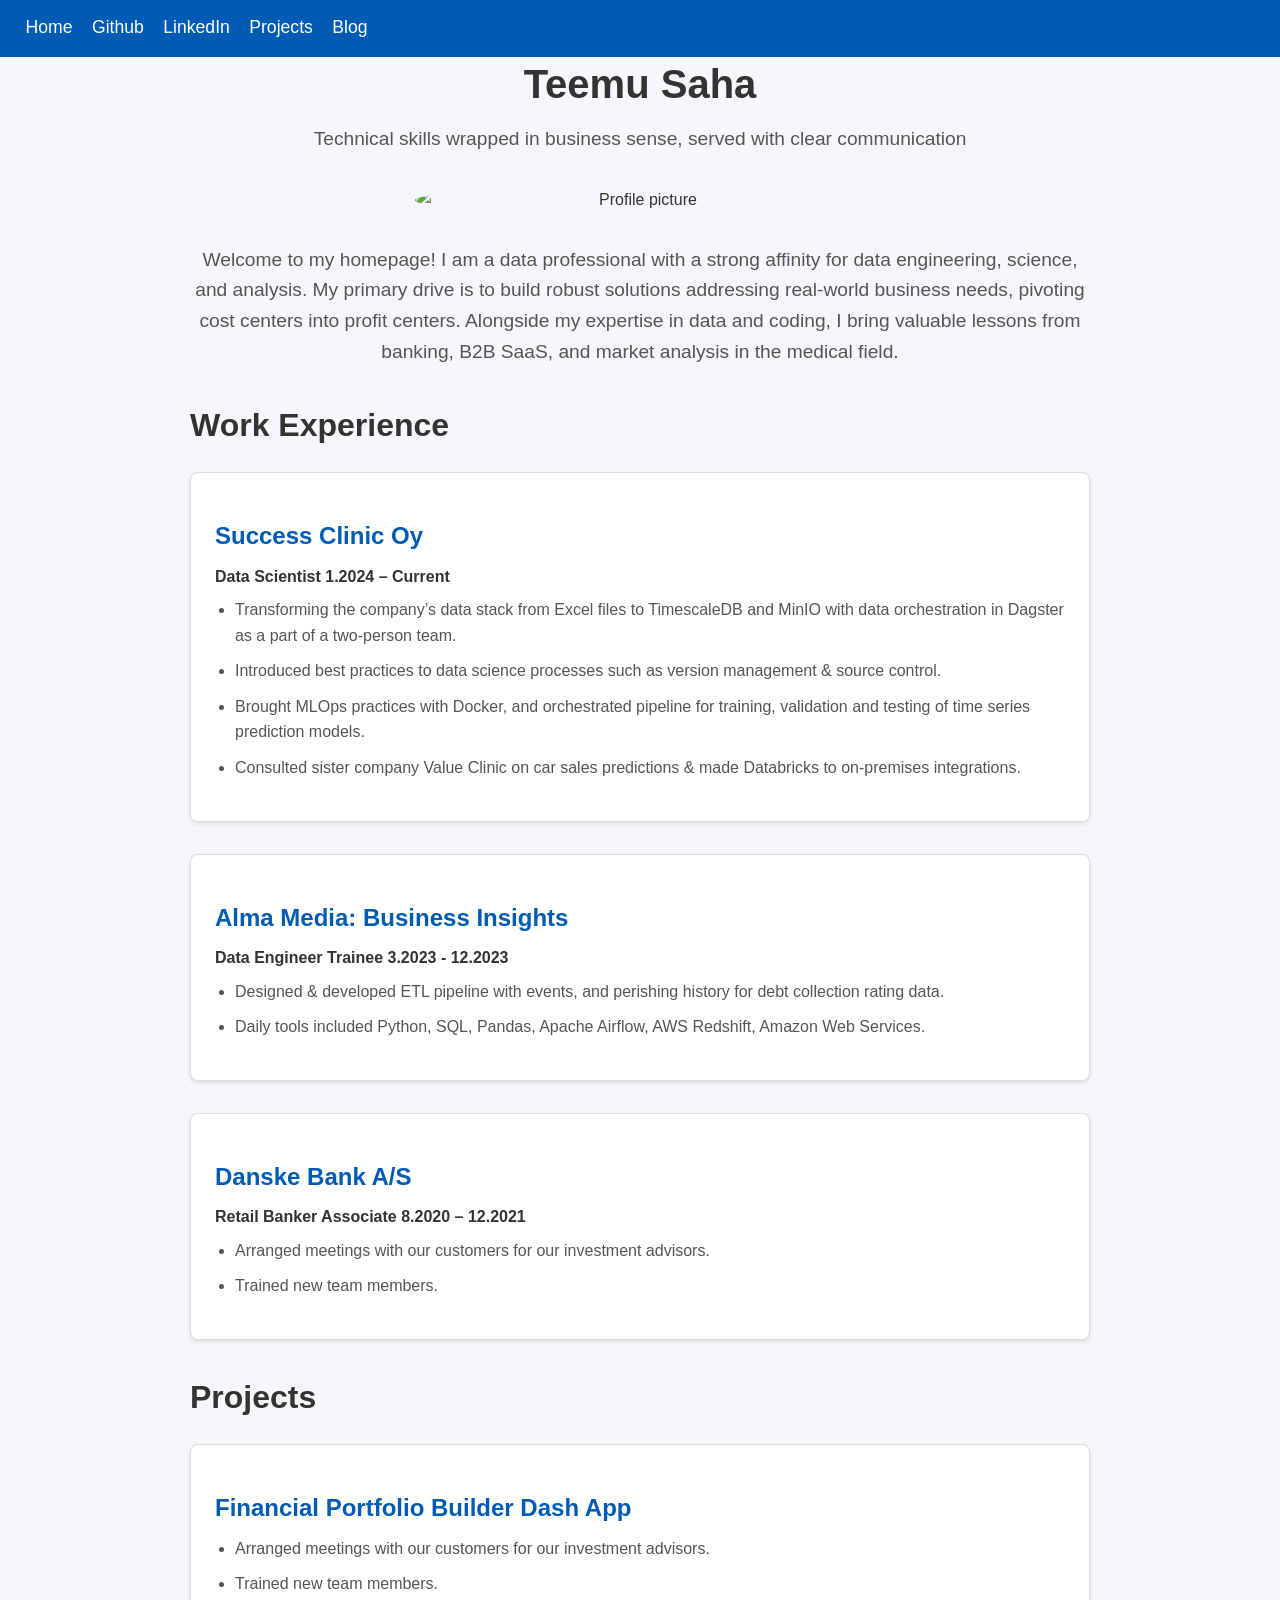
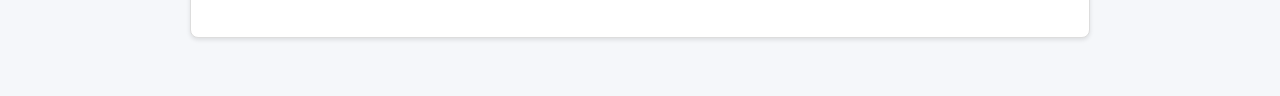
==== index.html @ 6ec7fc50 "feat: separate blog page" ====
<!DOCTYPE html>
<html lang="en">

<head>
    <meta charset="UTF-8">
    <title>Home</title>
    <link rel="stylesheet" href="styles.css" media="screen" type="text/css">
</head>

<body>
<div class="topnav">
    <a href="#">Home</a>
    <a href="https://github.com/Tepes99">Github</a>
    <a href="https://www.linkedin.com/in/teemu-saha-18090b19b/">LinkedIn</a>
    <a href="#projects">Projects</a>
    <a href="pages/blog.html">Blog</a>
</div>
<div class="main_container">
    <div class="greeting">
        <h1 >Teemu Saha</h1>
        <p>Technical skills
            wrapped in business
            sense, served with
            clear communication</p>
        <img class="profile_picture" src="me.jpeg" alt="Profile picture">

        <p> Welcome to my homepage! I am a data professional with a strong affinity
            for data engineering, science,
            and analysis. My primary drive is to build robust solutions addressing
            real-world business needs, pivoting cost centers into profit centers.
            Alongside my expertise in data and coding, I bring valuable lessons
            from banking, B2B SaaS, and market analysis in the medical field.</p>
    </div>
    <div>
        <h1 class="section_heading">Work Experience</h1>
    </div>
    <div class="post_box">
        <h2>Success Clinic Oy</h2>
        <h4>Data Scientist 1.2024 – Current</h4>
        <ul>
            <li>Transforming the company’s data stack from Excel files to TimescaleDB
                and MinIO with data orchestration in Dagster as a part of a two-person team.</li>
            <li>Introduced best practices to data science processes such as version
                management & source control.</li>
            <li>Brought MLOps practices with Docker, and orchestrated pipeline for training, validation
                and testing of time series prediction models.</li>
            <li>Consulted sister company Value Clinic on car sales predictions & made Databricks
                to on-premises integrations.</li>
        </ul>
    </div>
    <div class="post_box">
        <h2>Alma Media: Business Insights</h2>
        <h4>Data Engineer Trainee 3.2023 - 12.2023</h4>
        <ul>
            <li>Designed & developed ETL pipeline with events, and perishing history for debt collection rating data.</li>
            <li>Daily tools included Python, SQL, Pandas, Apache Airflow, AWS Redshift, Amazon Web Services.</li>
        </ul>

    </div>
    <div class="post_box">
        <h2>Danske Bank A/S</h2>
        <h4>Retail Banker Associate 8.2020 – 12.2021</h4>
        <ul>
            <li>Arranged meetings with our customers for our investment advisors.</li>
            <li>Trained new team members.</li>
        </ul>
    </div>
    <div>
        <h1 id="projects" class="section_heading">Projects</h1>
    </div>
    <div class="post_box">
        <h2>Financial Portfolio Builder Dash App</h2>
        <ul>
            <li>Arranged meetings with our customers for our investment advisors.</li>
            <li>Trained new team members.</li>
        </ul>
    </div>
</div>

</body>
</html>
---- styles.css ----
html, body {
    scroll-behavior: smooth;
}
body {
    margin: 0;
    background-color: #f5f7fa;
    font-family: 'Ubuntu', Helvetica, Arial, sans-serif;
    color: #333333;
    line-height: 1.6;
}

.topnav {
    position: fixed;
    z-index: 1000;
    width: 100%;
    text-align: left;
    padding: 1% 2%;
    background-color: #005bb5; /* alternative 008cff*/
    border-bottom: solid #005bb5;
}

.topnav a {
    color: white;
    text-decoration: none;
    font-size: 1.1rem;
    margin-right: 15px;
    transition: color 0.3s ease;
}

.topnav a:hover {
    color: #002d77;
}

.main_container {
    padding: 2%;
    max-width: 900px;
    margin: 0 auto;
}

.greeting {
    text-align: center;
    margin-bottom: 2rem;
}

.greeting h1 {
    font-size: 2.5rem;
    color: #333333;
    margin-bottom: 0.5rem;
}

.greeting p {
    font-size: 1.2rem;
    color: #555555;
    margin: 0;
}
.profile_picture {
    display: block;
    margin-left: auto;
    margin-right: auto;
    margin-bottom: 2rem;
    margin-top: 2rem;
    border: 0 solid;
    border-radius: 50%;
    border-color: #008cff;
    max-width: 50%;
}
.section_heading {
    color: #333333;
}



.post_box {
    background-color: #ffffff;
    border: 1px solid #dddddd;
    border-radius: 8px;
    box-shadow: 0 2px 4px rgba(0, 0, 0, 0.1);
    padding: 1.5rem;
    margin-bottom: 2rem;
    transition: transform 0.3s ease, box-shadow 0.3s ease;
}

.post_box:hover {
    transform: translateY(-5px);
    box-shadow: 0 4px 8px rgba(0, 0, 0, 0.2);
}

.post_box h2 {
    margin-bottom: 0.5rem;
    font-size: 1.5rem;
    color: #005bb5;
}
.post_box h4 {
    margin-top: 0;
    margin-bottom: 0.5rem;
    font-size: 1rem;
    color: #333333;
}

.post_box p {
    margin-top: 0;
    position: relative;
    padding-left: 20px;
    font-size: 1rem;
    color: #555555;
}
ul {
    list-style-type: disc;
    padding-left: 20px;
    margin-top: 0;
}

ul li {
    margin-bottom: 10px;
    font-size: 1rem;
    color: #555555;
}
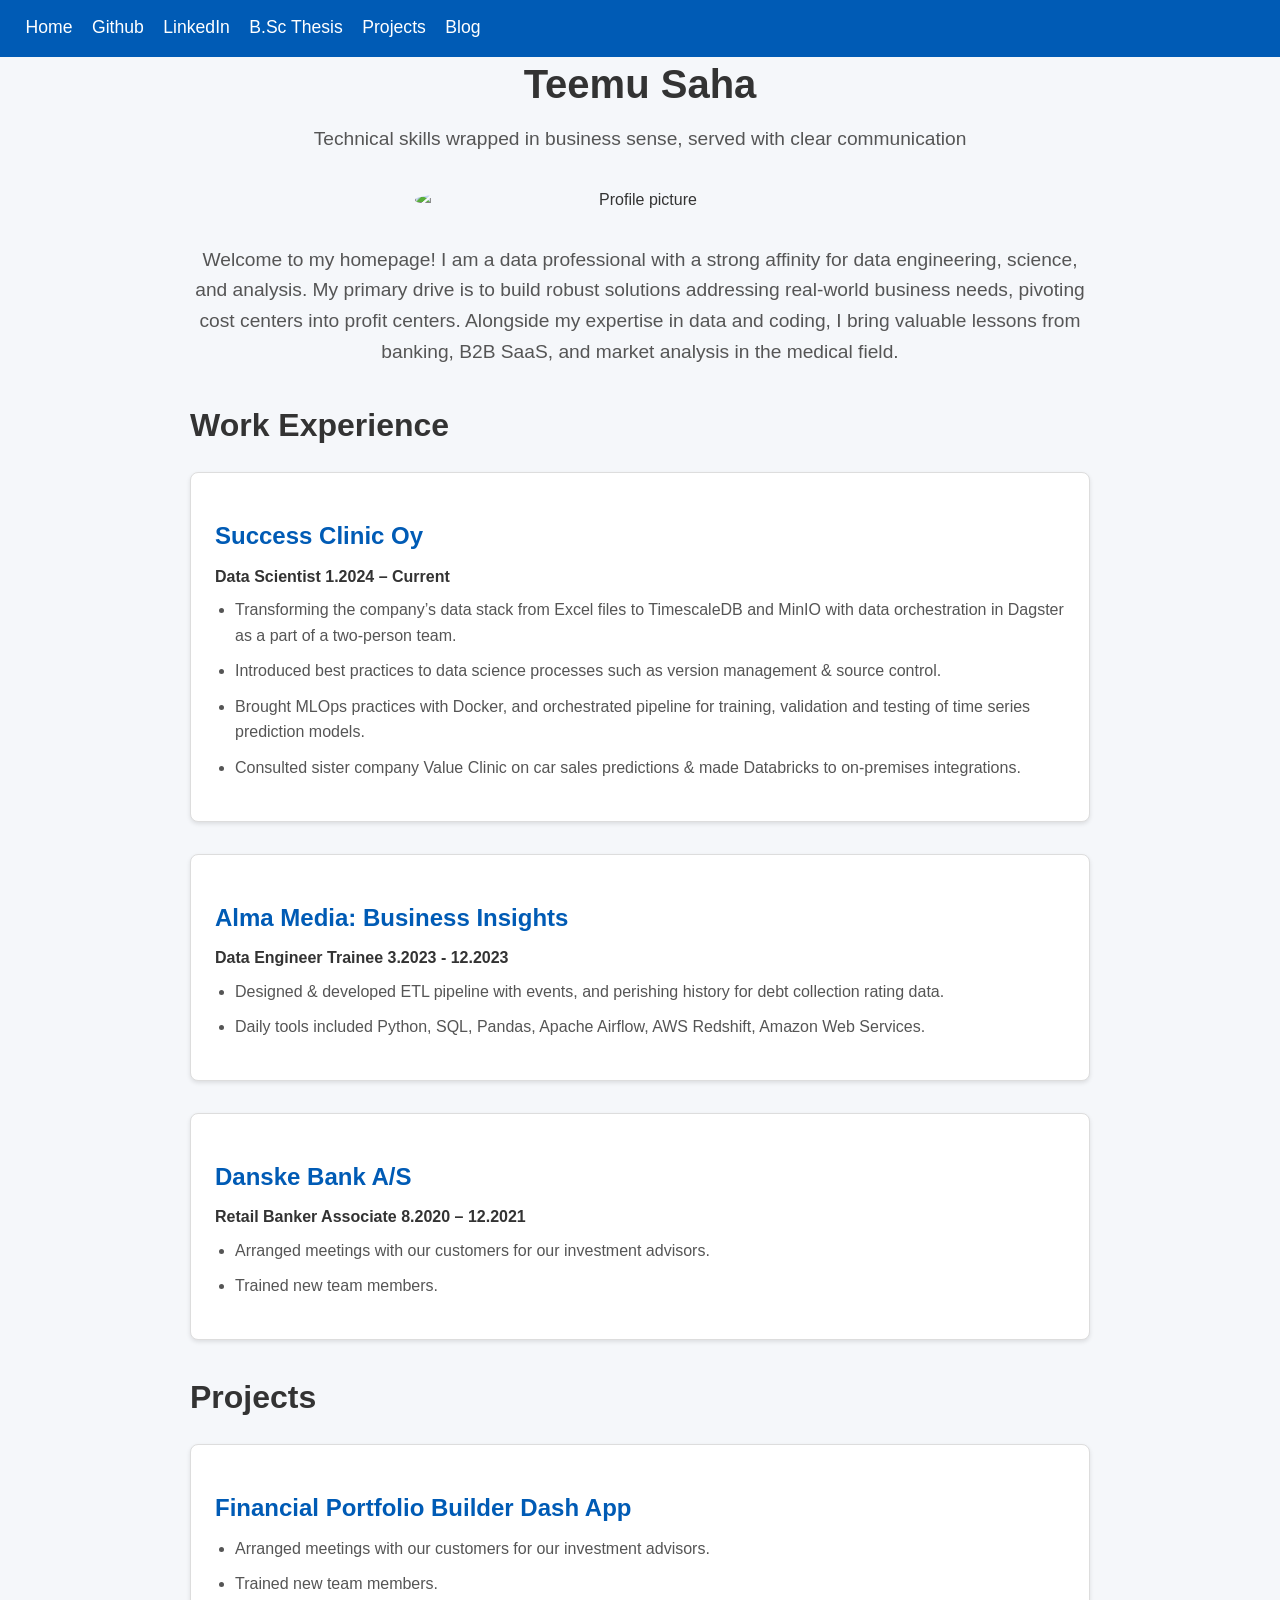
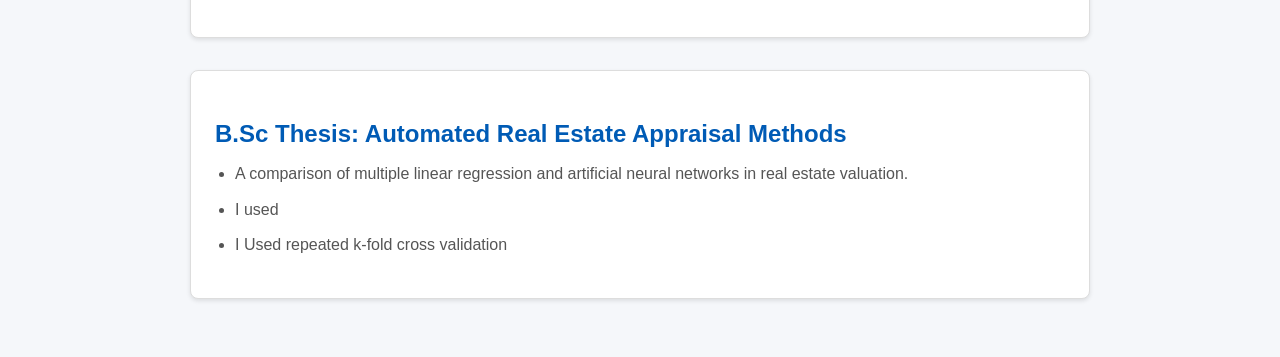
==== commit dc850eb3: "feat: add thesis" ====
--- a/index.html
+++ b/index.html
@@ -12,6 +12,7 @@
     <a href="#">Home</a>
     <a href="https://github.com/Tepes99">Github</a>
     <a href="https://www.linkedin.com/in/teemu-saha-18090b19b/">LinkedIn</a>
+    <a href="https://aaltodoc.aalto.fi/server/api/core/bitstreams/16fe675d-0aed-4d77-bbf1-a6d042209113/content">B.Sc Thesis</a>
     <a href="#projects">Projects</a>
     <a href="pages/blog.html">Blog</a>
 </div>
@@ -75,6 +76,15 @@
             <li>Trained new team members.</li>
         </ul>
     </div>
+    <div class="post_box">
+        <h2>B.Sc Thesis: Automated Real Estate Appraisal Methods</h2>
+        <ul>
+            <li>A comparison of multiple linear regression and artificial neural networks in
+                real estate valuation.</li>
+            <li>I used</li>
+            <li>I Used repeated k-fold cross validation</li>
+        </ul>
+    </div>
 </div>
 
 </body>
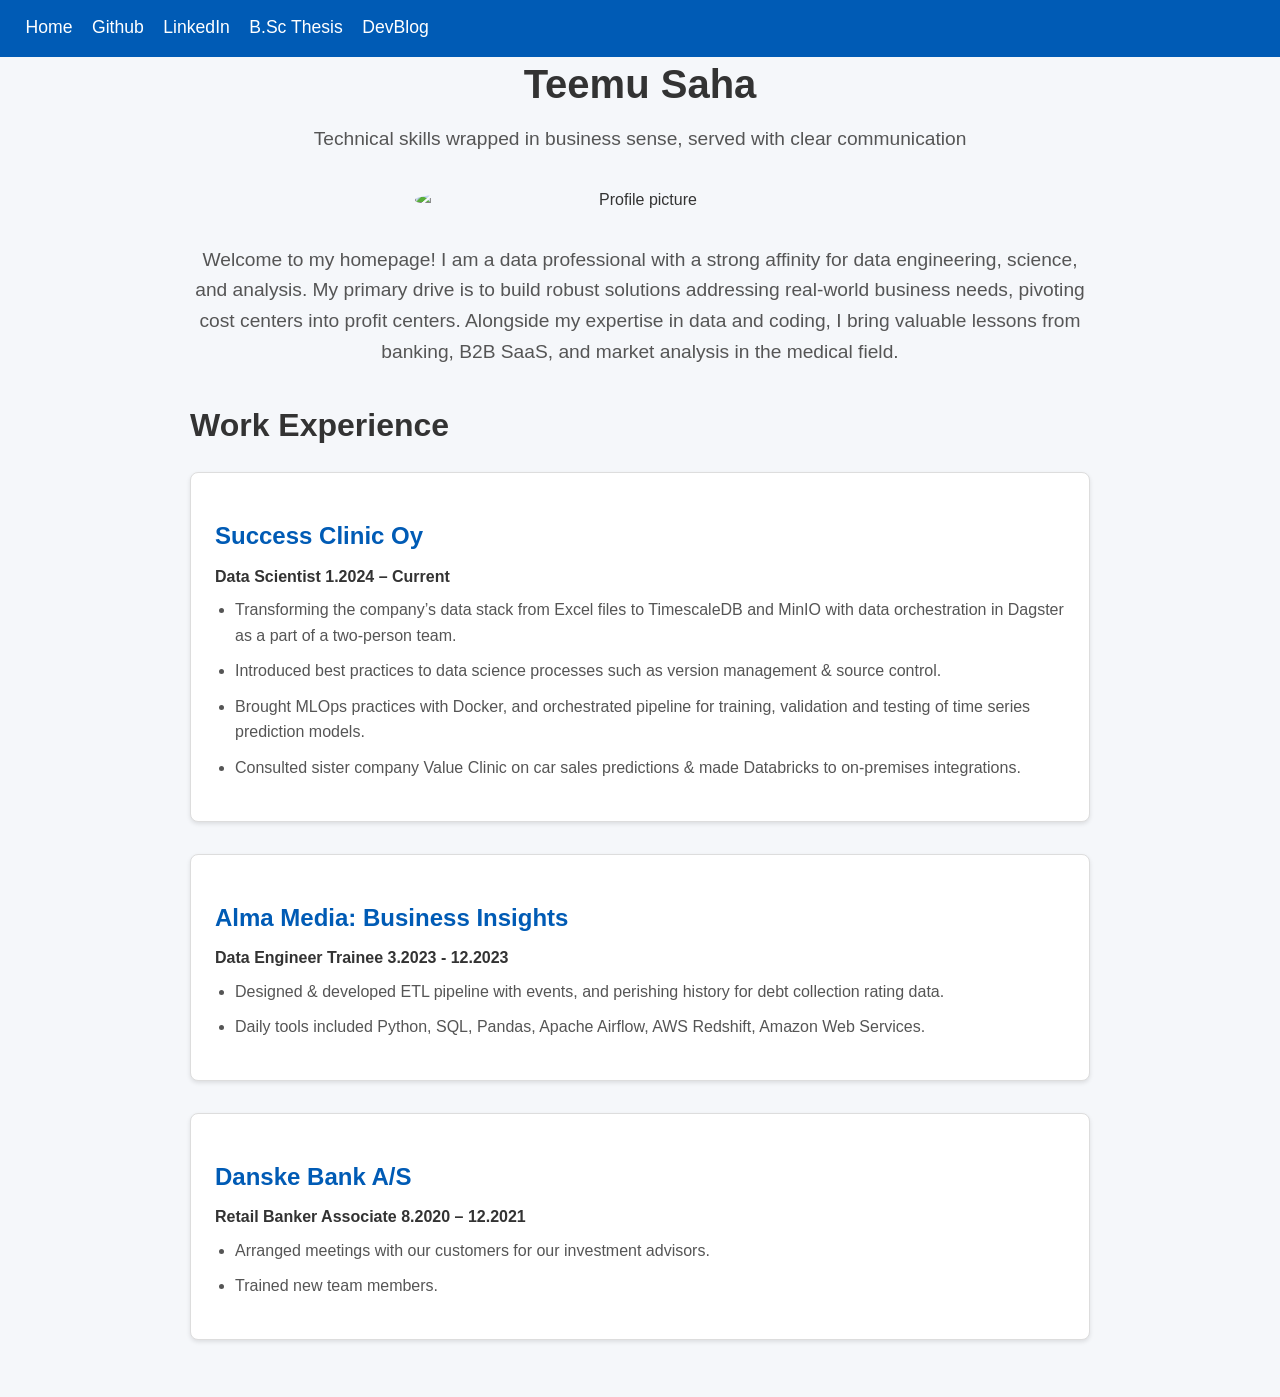
==== commit bca50d84: "feat: publish 0.0.1" ====
--- a/index.html
+++ b/index.html
@@ -13,8 +13,7 @@
     <a href="https://github.com/Tepes99">Github</a>
     <a href="https://www.linkedin.com/in/teemu-saha-18090b19b/">LinkedIn</a>
     <a href="https://aaltodoc.aalto.fi/server/api/core/bitstreams/16fe675d-0aed-4d77-bbf1-a6d042209113/content">B.Sc Thesis</a>
-    <a href="#projects">Projects</a>
-    <a href="pages/blog.html">Blog</a>
+    <a href="pages/blog.html">DevBlog</a>
 </div>
 <div class="main_container">
     <div class="greeting">
@@ -66,26 +65,6 @@
             <li>Trained new team members.</li>
         </ul>
     </div>
-    <div>
-        <h1 id="projects" class="section_heading">Projects</h1>
-    </div>
-    <div class="post_box">
-        <h2>Financial Portfolio Builder Dash App</h2>
-        <ul>
-            <li>Arranged meetings with our customers for our investment advisors.</li>
-            <li>Trained new team members.</li>
-        </ul>
-    </div>
-    <div class="post_box">
-        <h2>B.Sc Thesis: Automated Real Estate Appraisal Methods</h2>
-        <ul>
-            <li>A comparison of multiple linear regression and artificial neural networks in
-                real estate valuation.</li>
-            <li>I used</li>
-            <li>I Used repeated k-fold cross validation</li>
-        </ul>
-    </div>
 </div>
-
 </body>
 </html>
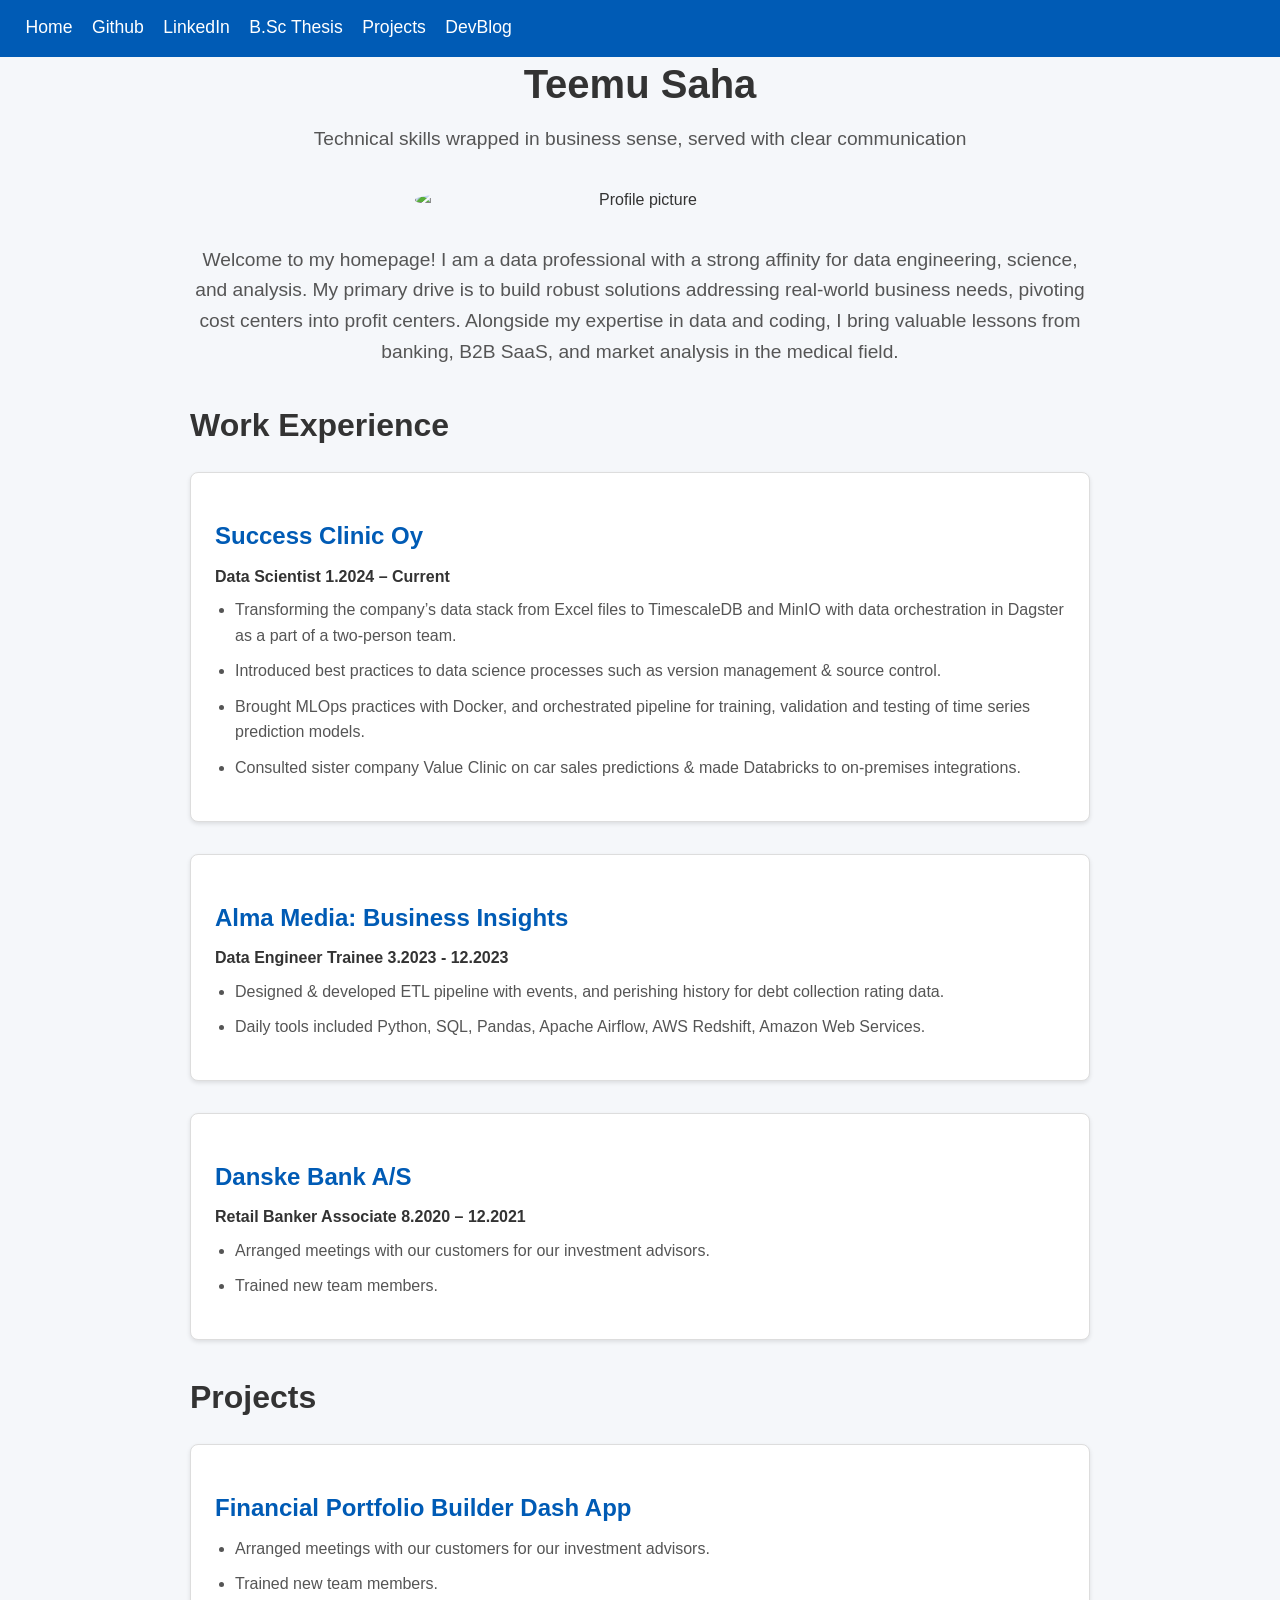
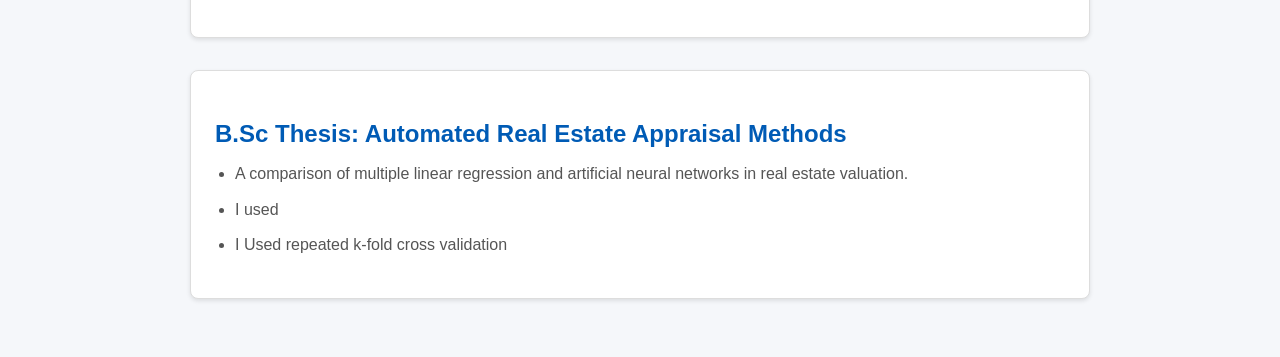
==== commit b7732173: "fix: align with prod state" ====
--- a/index.html
+++ b/index.html
@@ -13,6 +13,7 @@
     <a href="https://github.com/Tepes99">Github</a>
     <a href="https://www.linkedin.com/in/teemu-saha-18090b19b/">LinkedIn</a>
     <a href="https://aaltodoc.aalto.fi/server/api/core/bitstreams/16fe675d-0aed-4d77-bbf1-a6d042209113/content">B.Sc Thesis</a>
+    <a href="#projects">Projects</a>
     <a href="pages/blog.html">DevBlog</a>
 </div>
 <div class="main_container">
@@ -65,6 +66,26 @@
             <li>Trained new team members.</li>
         </ul>
     </div>
+    <div>
+        <h1 id="projects" class="section_heading">Projects</h1>
+    </div>
+    <div class="post_box">
+        <h2>Financial Portfolio Builder Dash App</h2>
+        <ul>
+            <li>Arranged meetings with our customers for our investment advisors.</li>
+            <li>Trained new team members.</li>
+        </ul>
+    </div>
+    <div class="post_box">
+        <h2>B.Sc Thesis: Automated Real Estate Appraisal Methods</h2>
+        <ul>
+            <li>A comparison of multiple linear regression and artificial neural networks in
+                real estate valuation.</li>
+            <li>I used</li>
+            <li>I Used repeated k-fold cross validation</li>
+        </ul>
+    </div>
 </div>
+
 </body>
 </html>
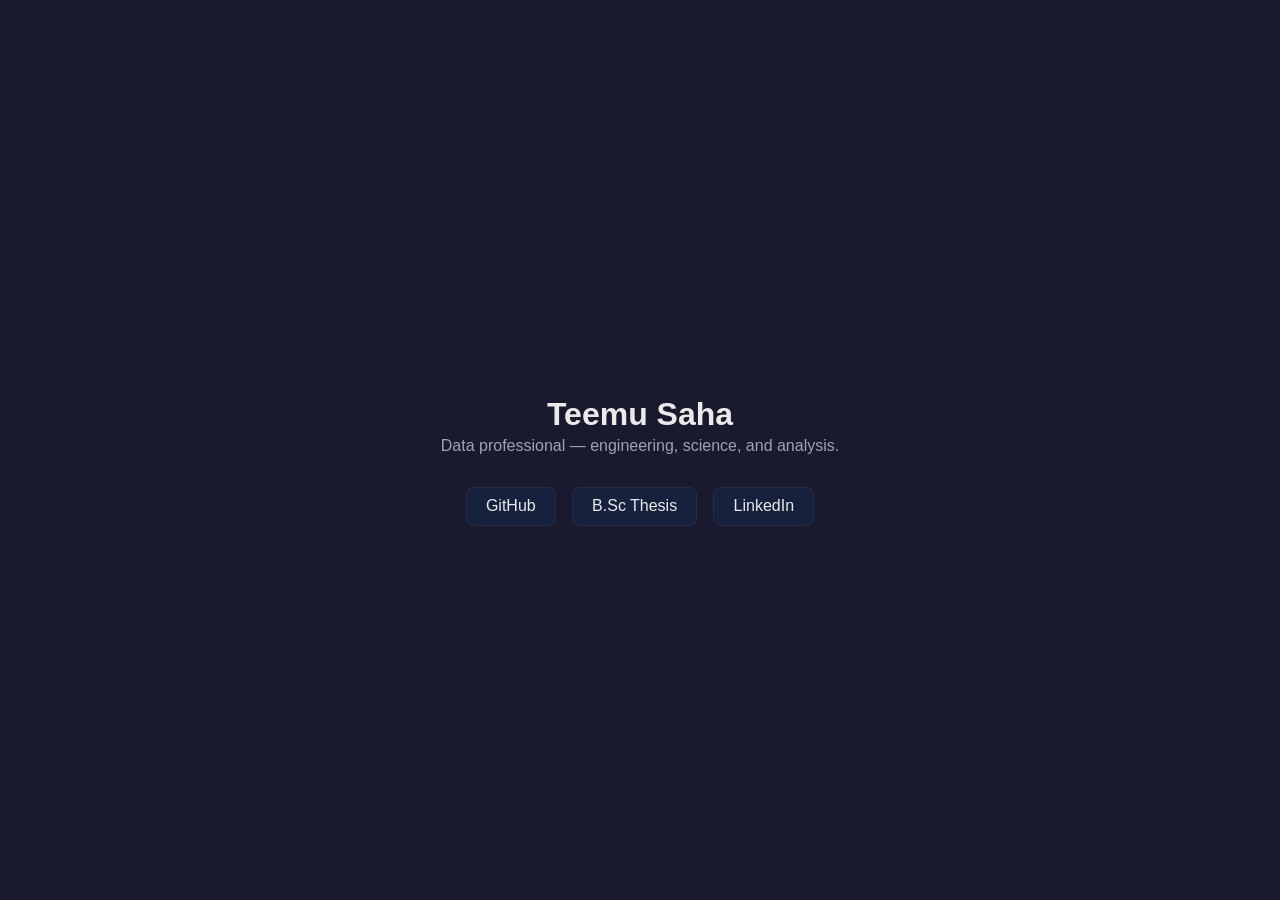
==== commit ae6909f9: "Strip project down to minimal index with external links Remove styles.css, me.jpeg, pages/, error.ht" ====
--- a/index.html
+++ b/index.html
@@ -3,89 +3,61 @@
 
 <head>
     <meta charset="UTF-8">
-    <title>Home</title>
-    <link rel="stylesheet" href="styles.css" media="screen" type="text/css">
+    <meta name="viewport" content="width=device-width, initial-scale=1.0">
+    <title>Teemu Saha</title>
+    <style>
+        body {
+            font-family: -apple-system, BlinkMacSystemFont, "Segoe UI", Roboto, sans-serif;
+            display: flex;
+            justify-content: center;
+            align-items: center;
+            min-height: 100vh;
+            margin: 0;
+            background: #1a1a2e;
+            color: #eaeaea;
+        }
+        .container {
+            text-align: center;
+        }
+        h1 {
+            margin-bottom: 0.25rem;
+        }
+        p {
+            margin-top: 0;
+            color: #a0a0b8;
+        }
+        .links {
+            margin-top: 2rem;
+            display: flex;
+            gap: 1rem;
+            justify-content: center;
+        }
+        .links a {
+            display: inline-block;
+            padding: 0.6rem 1.2rem;
+            border-radius: 8px;
+            background: #16213e;
+            color: #eaeaea;
+            text-decoration: none;
+            border: 1px solid #2a2a4a;
+            transition: background 0.2s, transform 0.2s;
+        }
+        .links a:hover {
+            background: #0f3460;
+            transform: translateY(-2px);
+        }
+    </style>
 </head>
 
 <body>
-<div class="topnav">
-    <a href="#">Home</a>
-    <a href="https://github.com/Tepes99">Github</a>
-    <a href="https://www.linkedin.com/in/teemu-saha-18090b19b/">LinkedIn</a>
-    <a href="https://aaltodoc.aalto.fi/server/api/core/bitstreams/16fe675d-0aed-4d77-bbf1-a6d042209113/content">B.Sc Thesis</a>
-    <a href="#projects">Projects</a>
-    <a href="pages/blog.html">DevBlog</a>
-</div>
-<div class="main_container">
-    <div class="greeting">
-        <h1 >Teemu Saha</h1>
-        <p>Technical skills
-            wrapped in business
-            sense, served with
-            clear communication</p>
-        <img class="profile_picture" src="me.jpeg" alt="Profile picture">
-
-        <p> Welcome to my homepage! I am a data professional with a strong affinity
-            for data engineering, science,
-            and analysis. My primary drive is to build robust solutions addressing
-            real-world business needs, pivoting cost centers into profit centers.
-            Alongside my expertise in data and coding, I bring valuable lessons
-            from banking, B2B SaaS, and market analysis in the medical field.</p>
-    </div>
-    <div>
-        <h1 class="section_heading">Work Experience</h1>
-    </div>
-    <div class="post_box">
-        <h2>Success Clinic Oy</h2>
-        <h4>Data Scientist 1.2024 – Current</h4>
-        <ul>
-            <li>Transforming the company’s data stack from Excel files to TimescaleDB
-                and MinIO with data orchestration in Dagster as a part of a two-person team.</li>
-            <li>Introduced best practices to data science processes such as version
-                management & source control.</li>
-            <li>Brought MLOps practices with Docker, and orchestrated pipeline for training, validation
-                and testing of time series prediction models.</li>
-            <li>Consulted sister company Value Clinic on car sales predictions & made Databricks
-                to on-premises integrations.</li>
-        </ul>
-    </div>
-    <div class="post_box">
-        <h2>Alma Media: Business Insights</h2>
-        <h4>Data Engineer Trainee 3.2023 - 12.2023</h4>
-        <ul>
-            <li>Designed & developed ETL pipeline with events, and perishing history for debt collection rating data.</li>
-            <li>Daily tools included Python, SQL, Pandas, Apache Airflow, AWS Redshift, Amazon Web Services.</li>
-        </ul>
-
-    </div>
-    <div class="post_box">
-        <h2>Danske Bank A/S</h2>
-        <h4>Retail Banker Associate 8.2020 – 12.2021</h4>
-        <ul>
-            <li>Arranged meetings with our customers for our investment advisors.</li>
-            <li>Trained new team members.</li>
-        </ul>
-    </div>
-    <div>
-        <h1 id="projects" class="section_heading">Projects</h1>
-    </div>
-    <div class="post_box">
-        <h2>Financial Portfolio Builder Dash App</h2>
-        <ul>
-            <li>Arranged meetings with our customers for our investment advisors.</li>
-            <li>Trained new team members.</li>
-        </ul>
-    </div>
-    <div class="post_box">
-        <h2>B.Sc Thesis: Automated Real Estate Appraisal Methods</h2>
-        <ul>
-            <li>A comparison of multiple linear regression and artificial neural networks in
-                real estate valuation.</li>
-            <li>I used</li>
-            <li>I Used repeated k-fold cross validation</li>
-        </ul>
+<div class="container">
+    <h1>Teemu Saha</h1>
+    <p>Data professional &mdash; engineering, science, and analysis.</p>
+    <div class="links">
+        <a href="https://github.com/Tepes99">GitHub</a>
+        <a href="https://aaltodoc.aalto.fi/server/api/core/bitstreams/16fe675d-0aed-4d77-bbf1-a6d042209113/content">B.Sc Thesis</a>
+        <a href="https://www.linkedin.com/in/teemu-saha-18090b19b/">LinkedIn</a>
     </div>
 </div>
-
 </body>
 </html>
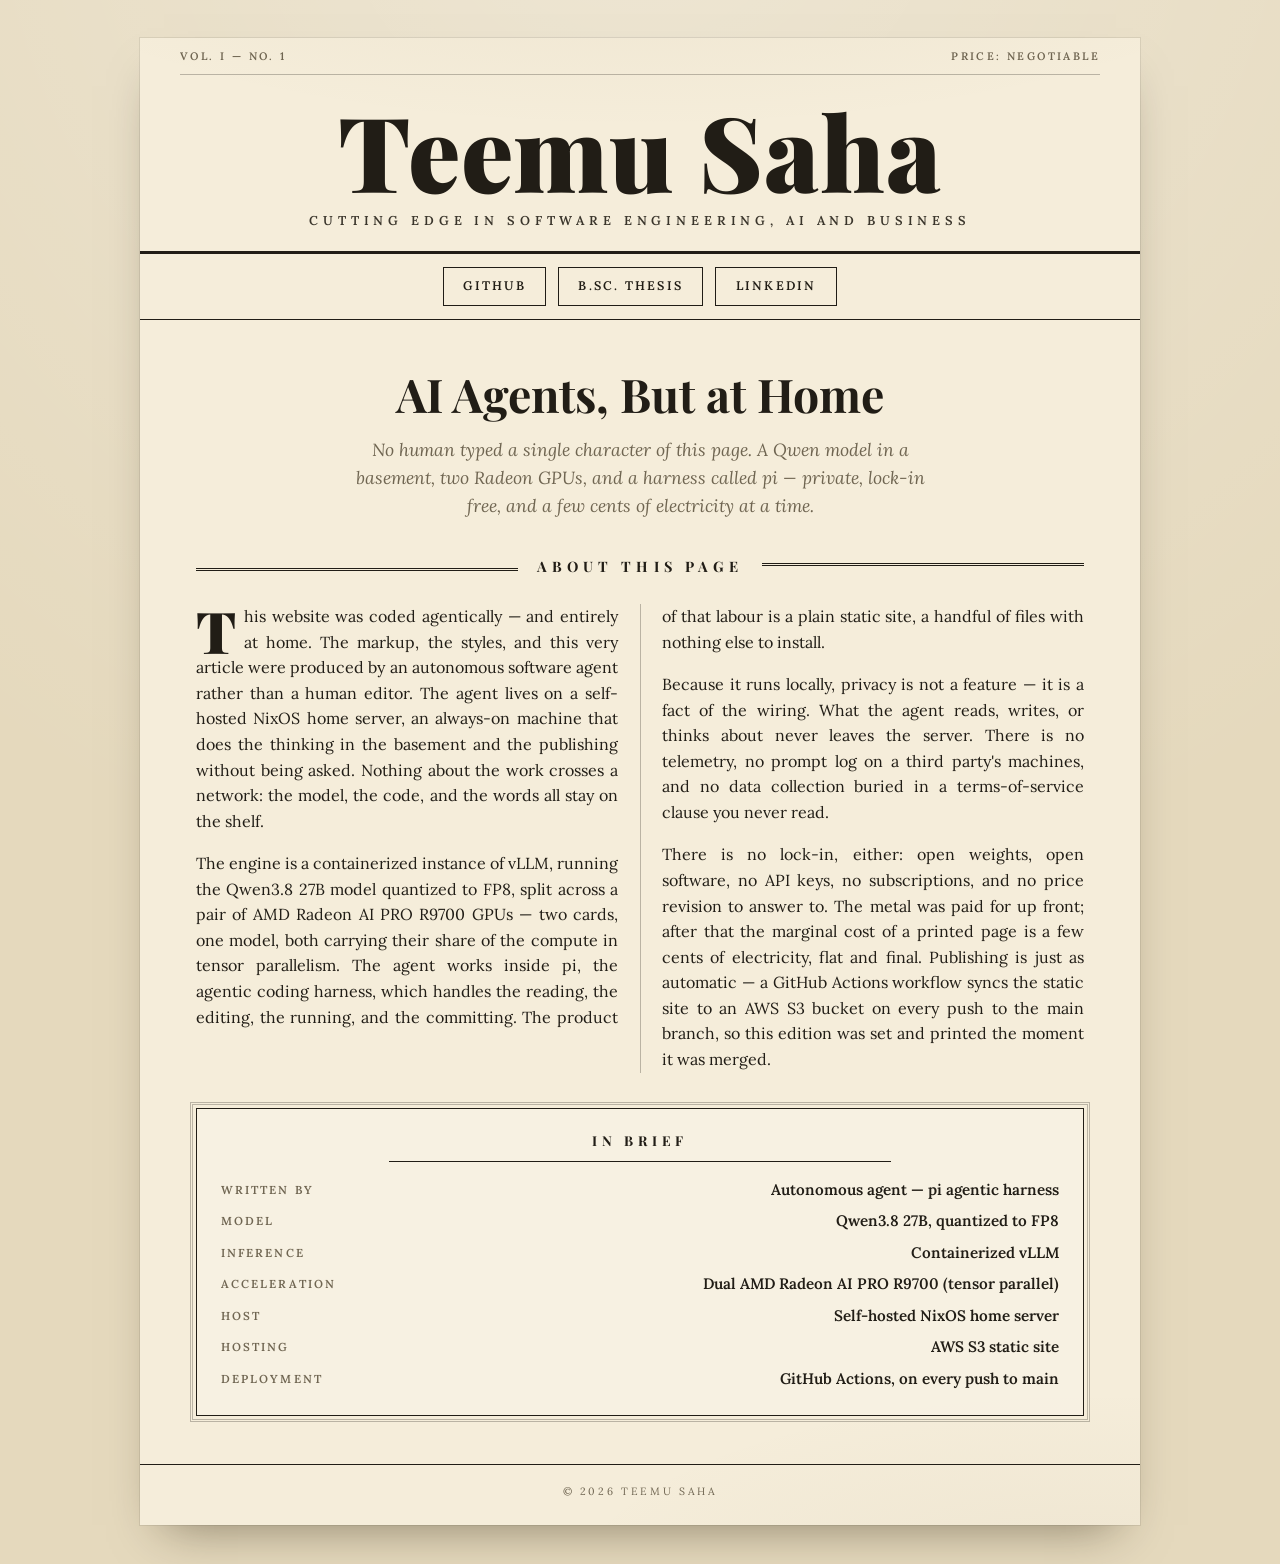
==== commit 462961d6: "Redesign as old-newspaper front page with about section - Newspaper styling: masthead, dateline, two" ====
--- a/index.html
+++ b/index.html
@@ -4,60 +4,405 @@
 <head>
     <meta charset="UTF-8">
     <meta name="viewport" content="width=device-width, initial-scale=1.0">
-    <title>Teemu Saha</title>
+    <meta name="description" content="Teemu Saha — data professional. A static site coded agentically on a self-hosted NixOS server.">
+    <title>Teemu Saha — Data Professional</title>
+    <link rel="preconnect" href="https://fonts.googleapis.com">
+    <link rel="preconnect" href="https://fonts.gstatic.com" crossorigin>
+    <link href="https://fonts.googleapis.com/css2?family=Playfair+Display:ital,wght@0,400;0,700;0,900;1,400&family=Lora:ital,wght@0,400;0,500;0,600;0,700;1,400;1,500&display=swap" rel="stylesheet">
     <style>
+        :root {
+            --paper: #f5edda;
+            --paper-deep: #e5d9bd;
+            --ink: #211d16;
+            --ink-soft: #3a352b;
+            --faded: #6f6551;
+            --rule: rgba(33, 29, 22, 0.28);
+        }
+
+        * {
+            box-sizing: border-box;
+        }
+
+        html {
+            scroll-behavior: smooth;
+        }
+
         body {
-            font-family: -apple-system, BlinkMacSystemFont, "Segoe UI", Roboto, sans-serif;
+            margin: 0;
+            font-family: "Lora", Georgia, "Times New Roman", serif;
+            color: var(--ink);
+            background-color: var(--paper-deep);
+            background-image: radial-gradient(circle at 50% -10%, rgba(255, 255, 255, 0.35), transparent 60%);
+            line-height: 1.6;
+        }
+
+        .page {
+            max-width: 1000px;
+            margin: clamp(0px, 3vw, 2.5rem) auto;
+            min-height: 100vh;
+            background:
+                radial-gradient(1200px 400px at 50% -10%, rgba(120, 90, 40, 0.07), transparent 60%),
+                radial-gradient(900px 350px at 95% 105%, rgba(120, 90, 40, 0.06), transparent 60%),
+                var(--paper);
+            box-shadow: 0 0 0 1px rgba(0, 0, 0, 0.08), 0 24px 48px -24px rgba(40, 30, 10, 0.5);
+        }
+
+        /* ---------- Masthead ---------- */
+        .masthead {
+            padding: 0 clamp(1rem, 4vw, 2.5rem);
+            border-bottom: 3px solid var(--ink);
+        }
+
+        .masthead-top {
             display: flex;
+            justify-content: space-between;
+            gap: 1rem;
+            padding: 0.6rem 0 0.55rem;
+            border-bottom: 1px solid var(--rule);
+            font-size: 0.68rem;
+            font-weight: 600;
+            letter-spacing: 0.22em;
+            text-transform: uppercase;
+            color: var(--faded);
+            white-space: nowrap;
+        }
+
+        .masthead-title {
+            margin: 1.4rem 0 0.2rem;
+            text-align: center;
+            font-family: "Playfair Display", Georgia, serif;
+            font-weight: 900;
+            font-size: clamp(3rem, 11vw, 6.5rem);
+            line-height: 1;
+            letter-spacing: 0.01em;
+        }
+
+        .masthead-sub {
+            margin: 0.6rem 0 1.2rem;
+            text-align: center;
+            font-size: clamp(0.6rem, 1.8vw, 0.8rem);
+            font-weight: 600;
+            letter-spacing: 0.38em;
+            text-transform: uppercase;
+            color: var(--ink-soft);
+        }
+
+        /* ---------- Top navigation ---------- */
+        .topnav {
+            position: sticky;
+            top: 0;
+            z-index: 10;
+            display: flex;
+            flex-wrap: wrap;
             justify-content: center;
+            gap: 0.75rem;
+            padding: 0.8rem clamp(1rem, 4vw, 2rem);
+            background: var(--paper);
+            border-bottom: 1px solid var(--ink);
+        }
+
+        .topnav a {
+            display: inline-block;
+            padding: 0.55rem 1.2rem;
+            border: 1px solid var(--ink);
+            color: var(--ink);
+            text-decoration: none;
+            font-size: 0.78rem;
+            font-weight: 600;
+            letter-spacing: 0.18em;
+            text-transform: uppercase;
+            transition: background 0.15s ease, color 0.15s ease;
+        }
+
+        .topnav a:hover,
+        .topnav a:focus-visible {
+            background: var(--ink);
+            color: var(--paper);
+        }
+
+        /* ---------- Lead ---------- */
+        .lead {
+            text-align: center;
+            padding: clamp(1.8rem, 5vw, 3rem) clamp(1.2rem, 5vw, 3.5rem) clamp(1.4rem, 4vw, 2.2rem);
+        }
+
+        .headline {
+            margin: 0 auto;
+            max-width: 22ch;
+            font-family: "Playfair Display", Georgia, serif;
+            font-weight: 700;
+            font-size: clamp(1.7rem, 5vw, 2.9rem);
+            line-height: 1.15;
+            text-wrap: balance;
+        }
+
+        .deck {
+            margin: 0.9rem auto 0;
+            max-width: 52ch;
+            font-style: italic;
+            font-size: clamp(0.95rem, 2.4vw, 1.1rem);
+            color: var(--faded);
+        }
+
+        /* ---------- About ---------- */
+        .about {
+            padding: 0 clamp(1.2rem, 5vw, 3.5rem) clamp(2rem, 5vw, 3rem);
+        }
+
+        .section-title {
+            display: flex;
             align-items: center;
-            min-height: 100vh;
+            gap: 1.2rem;
+            margin: 0 0 1.6rem;
+            font-family: "Playfair Display", Georgia, serif;
+            font-size: 0.9rem;
+            font-weight: 700;
+            letter-spacing: 0.35em;
+            text-transform: uppercase;
+            white-space: nowrap;
+        }
+
+        .section-title::before,
+        .section-title::after {
+            content: "";
+            flex: 1;
+            border-top: 1px solid var(--ink);
+        }
+
+        .section-title::before {
+            border-bottom: 3px double var(--ink);
+            border-top: none;
+            height: 5px;
+        }
+
+        .section-title::after {
+            border-top: 3px double var(--ink);
+            height: 5px;
+        }
+
+        .columns {
+            columns: 2;
+            column-gap: 2.75rem;
+            column-rule: 1px solid var(--rule);
+        }
+
+        .columns p {
+            margin: 0 0 1.05em;
+            text-align: justify;
+            hyphens: auto;
+            -webkit-hyphens: auto;
+        }
+
+        .columns p:first-of-type::first-letter {
+            float: left;
+            font-family: "Playfair Display", Georgia, serif;
+            font-weight: 900;
+            font-size: 3.6em;
+            line-height: 0.82;
+            padding-right: 0.14em;
+            padding-top: 0.05em;
+        }
+
+        /* ---------- In Brief box ---------- */
+        .brief {
+            margin-top: 2.2rem;
+            padding: 1.3rem 1.5rem 1.5rem;
+            border: 1px solid var(--ink);
+            outline: 3px double var(--rule);
+            outline-offset: 3px;
+            background: rgba(255, 255, 255, 0.22);
+        }
+
+        .brief h3 {
+            margin: 0 0 1rem;
+            text-align: center;
+            font-family: "Playfair Display", Georgia, serif;
+            font-size: 0.85rem;
+            font-weight: 700;
+            letter-spacing: 0.35em;
+            text-transform: uppercase;
+        }
+
+        .brief h3::after {
+            content: "";
+            display: block;
+            width: 60%;
+            margin: 0.6rem auto 0;
+            border-bottom: 1px solid var(--ink);
+        }
+
+        .brief dl {
             margin: 0;
-            background: #1a1a2e;
-            color: #eaeaea;
-        }
-        .container {
+            display: grid;
+            grid-template-columns: 1fr auto;
+            column-gap: 1.25rem;
+            row-gap: 0.45rem;
+        }
+
+        .brief dt {
+            font-size: 0.72rem;
+            font-weight: 600;
+            letter-spacing: 0.18em;
+            text-transform: uppercase;
+            color: var(--faded);
+            align-self: center;
+        }
+
+        .brief dd {
+            margin: 0;
+            text-align: right;
+            font-weight: 600;
+            font-size: 0.95rem;
+        }
+
+        /* ---------- Colophon ---------- */
+        .colophon {
+            padding: 1.1rem clamp(1rem, 4vw, 2rem) 1.6rem;
+            border-top: 1px solid var(--ink);
             text-align: center;
-        }
-        h1 {
-            margin-bottom: 0.25rem;
-        }
-        p {
-            margin-top: 0;
-            color: #a0a0b8;
-        }
-        .links {
-            margin-top: 2rem;
-            display: flex;
-            gap: 1rem;
-            justify-content: center;
-        }
-        .links a {
-            display: inline-block;
-            padding: 0.6rem 1.2rem;
-            border-radius: 8px;
-            background: #16213e;
-            color: #eaeaea;
-            text-decoration: none;
-            border: 1px solid #2a2a4a;
-            transition: background 0.2s, transform 0.2s;
-        }
-        .links a:hover {
-            background: #0f3460;
-            transform: translateY(-2px);
+            font-size: 0.66rem;
+            letter-spacing: 0.25em;
+            text-transform: uppercase;
+            color: var(--faded);
+        }
+
+        /* ---------- Mobile ---------- */
+        @media (max-width: 720px) {
+            .columns {
+                columns: 1;
+            }
+
+            .topnav {
+                gap: 0.5rem;
+                padding: 0.7rem 0.8rem;
+            }
+
+            .topnav a {
+                padding: 0.5rem 0.85rem;
+                font-size: 0.72rem;
+                letter-spacing: 0.12em;
+            }
+        }
+
+        @media (max-width: 480px) {
+            .masthead-top {
+                font-size: 0.6rem;
+                letter-spacing: 0.16em;
+            }
+
+            .masthead-sub {
+                letter-spacing: 0.24em;
+            }
+
+            .topnav {
+                justify-content: space-between;
+            }
+
+            .topnav a {
+                flex: 1 1 auto;
+                text-align: center;
+                padding: 0.5rem 0.4rem;
+                font-size: 0.68rem;
+                letter-spacing: 0.08em;
+            }
+
+            .brief dl {
+                grid-template-columns: 1fr;
+                row-gap: 0.15rem;
+            }
+
+            .brief dd {
+                text-align: left;
+                margin-top: 0.05rem;
+            }
+
+            .colophon {
+                letter-spacing: 0.14em;
+                line-height: 2;
+            }
         }
     </style>
 </head>
 
 <body>
-<div class="container">
-    <h1>Teemu Saha</h1>
-    <p>Data professional &mdash; engineering, science, and analysis.</p>
-    <div class="links">
+<div class="page">
+
+    <header class="masthead">
+        <div class="masthead-top">
+            <span>Vol. I &mdash; No. 1</span>
+            <span>Price: Negotiable</span>
+        </div>
+        <h1 class="masthead-title">Teemu Saha</h1>
+        <p class="masthead-sub">Cutting Edge in Software Engineering, AI and Business</p>
+    </header>
+
+    <nav class="topnav" aria-label="Main navigation">
         <a href="https://github.com/Tepes99">GitHub</a>
-        <a href="https://aaltodoc.aalto.fi/server/api/core/bitstreams/16fe675d-0aed-4d77-bbf1-a6d042209113/content">B.Sc Thesis</a>
+        <a href="https://aaltodoc.aalto.fi/server/api/core/bitstreams/16fe675d-0aed-4d77-bbf1-a6d042209113/content">B.Sc. Thesis</a>
         <a href="https://www.linkedin.com/in/teemu-saha-18090b19b/">LinkedIn</a>
-    </div>
+    </nav>
+
+    <main>
+        <article class="lead">
+            <h2 class="headline">AI Agents, But at Home</h2>
+            <p class="deck">No human typed a single character of this page. A Qwen model in a basement, two
+                Radeon GPUs, and a harness called pi &mdash; private, lock-in free, and a few cents of
+                electricity at a time.</p>
+        </article>
+
+        <section class="about" id="about" aria-labelledby="about-title">
+            <h3 class="section-title" id="about-title">About This Page</h3>
+            <div class="columns">
+                <p>This website was coded agentically &mdash; and entirely at home. The markup, the styles,
+                    and this very article were produced by an autonomous software agent rather than a human
+                    editor. The agent lives on a self-hosted NixOS home server, an always-on machine that does
+                    the thinking in the basement and the publishing without being asked. Nothing about the work
+                    crosses a network: the model, the code, and the words all stay on the shelf.</p>
+                <p>The engine is a containerized instance of vLLM, running the Qwen3.8 27B model quantized to
+                    FP8, split across a pair of AMD Radeon AI PRO R9700 GPUs &mdash; two cards, one model, both
+                    carrying their share of the compute in tensor parallelism. The agent works inside pi, the
+                    agentic coding harness, which handles the reading, the editing, the running, and the
+                    committing. The product of that labour is a plain static site, a handful of files with
+                    nothing else to install.</p>
+                <p>Because it runs locally, privacy is not a feature &mdash; it is a fact of the wiring. What
+                    the agent reads, writes, or thinks about never leaves the server. There is no telemetry, no
+                    prompt log on a third party's machines, and no data collection buried in a terms-of-service
+                    clause you never read.</p>
+                <p>There is no lock-in, either: open weights, open software, no API keys, no subscriptions, and
+                    no price revision to answer to. The metal was paid for up front; after that the marginal
+                    cost of a printed page is a few cents of electricity, flat and final. Publishing is just as
+                    automatic &mdash; a GitHub Actions workflow syncs the static site to an AWS S3 bucket on
+                    every push to the main branch, so this edition was set and printed the moment it was
+                    merged.</p>
+            </div>
+
+            <aside class="brief" aria-label="Specifications in brief">
+                <h3>In Brief</h3>
+                <dl>
+                    <dt>Written by</dt>
+                    <dd>Autonomous agent &mdash; pi agentic harness</dd>
+                    <dt>Model</dt>
+                    <dd>Qwen3.8 27B, quantized to FP8</dd>
+                    <dt>Inference</dt>
+                    <dd>Containerized vLLM</dd>
+                    <dt>Acceleration</dt>
+                    <dd>Dual AMD Radeon AI PRO R9700 (tensor parallel)</dd>
+                    <dt>Host</dt>
+                    <dd>Self-hosted NixOS home server</dd>
+                    <dt>Hosting</dt>
+                    <dd>AWS S3 static site</dd>
+                    <dt>Deployment</dt>
+                    <dd>GitHub Actions, on every push to main</dd>
+                </dl>
+            </aside>
+        </section>
+    </main>
+
+    <footer class="colophon">
+        &copy; 2026 Teemu Saha
+    </footer>
+
 </div>
 </body>
+
 </html>
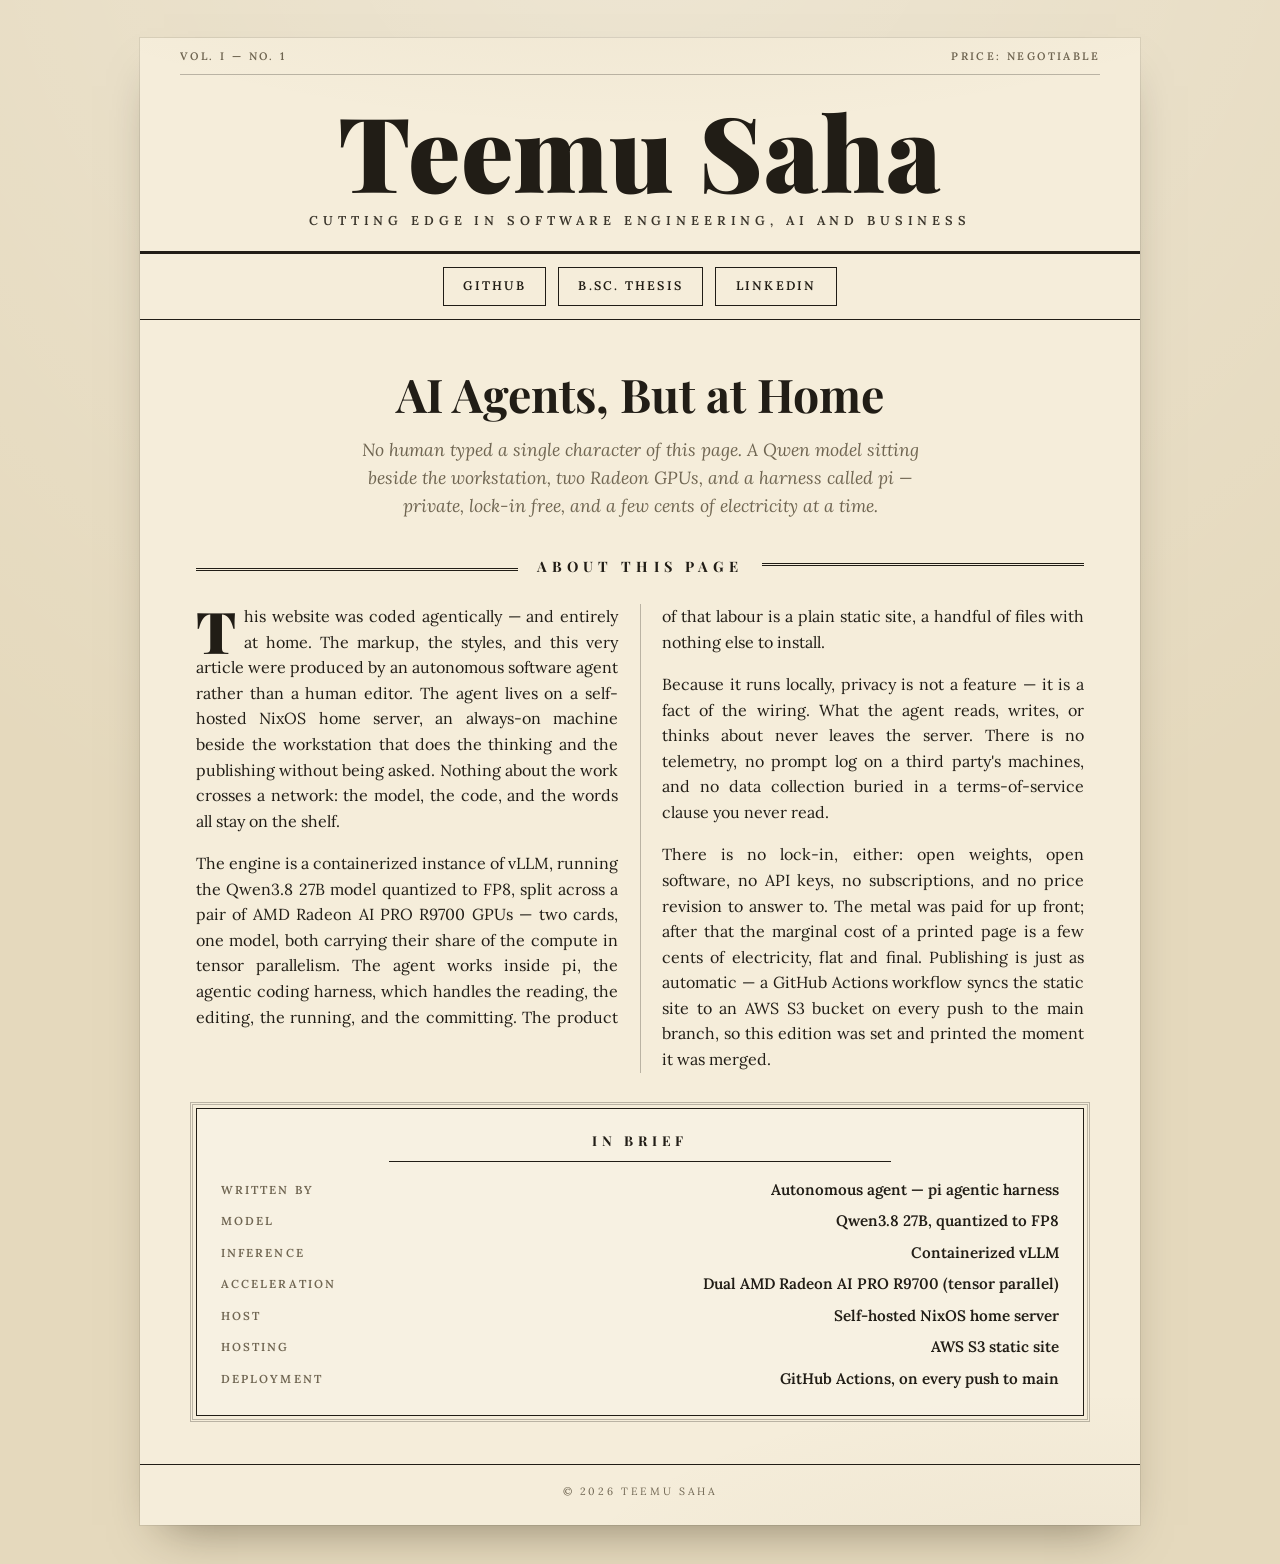
==== commit cc0d61d8: "Fix: server sits beside the workstation, not in the basement" ====
--- a/index.html
+++ b/index.html
@@ -345,8 +345,8 @@
     <main>
         <article class="lead">
             <h2 class="headline">AI Agents, But at Home</h2>
-            <p class="deck">No human typed a single character of this page. A Qwen model in a basement, two
-                Radeon GPUs, and a harness called pi &mdash; private, lock-in free, and a few cents of
+            <p class="deck">No human typed a single character of this page. A Qwen model sitting beside the
+                workstation, two Radeon GPUs, and a harness called pi &mdash; private, lock-in free, and a few cents of
                 electricity at a time.</p>
         </article>
 
@@ -355,8 +355,8 @@
             <div class="columns">
                 <p>This website was coded agentically &mdash; and entirely at home. The markup, the styles,
                     and this very article were produced by an autonomous software agent rather than a human
-                    editor. The agent lives on a self-hosted NixOS home server, an always-on machine that does
-                    the thinking in the basement and the publishing without being asked. Nothing about the work
+                    editor. The agent lives on a self-hosted NixOS home server, an always-on machine beside the
+                    workstation that does the thinking and the publishing without being asked. Nothing about the work
                     crosses a network: the model, the code, and the words all stay on the shelf.</p>
                 <p>The engine is a containerized instance of vLLM, running the Qwen3.8 27B model quantized to
                     FP8, split across a pair of AMD Radeon AI PRO R9700 GPUs &mdash; two cards, one model, both
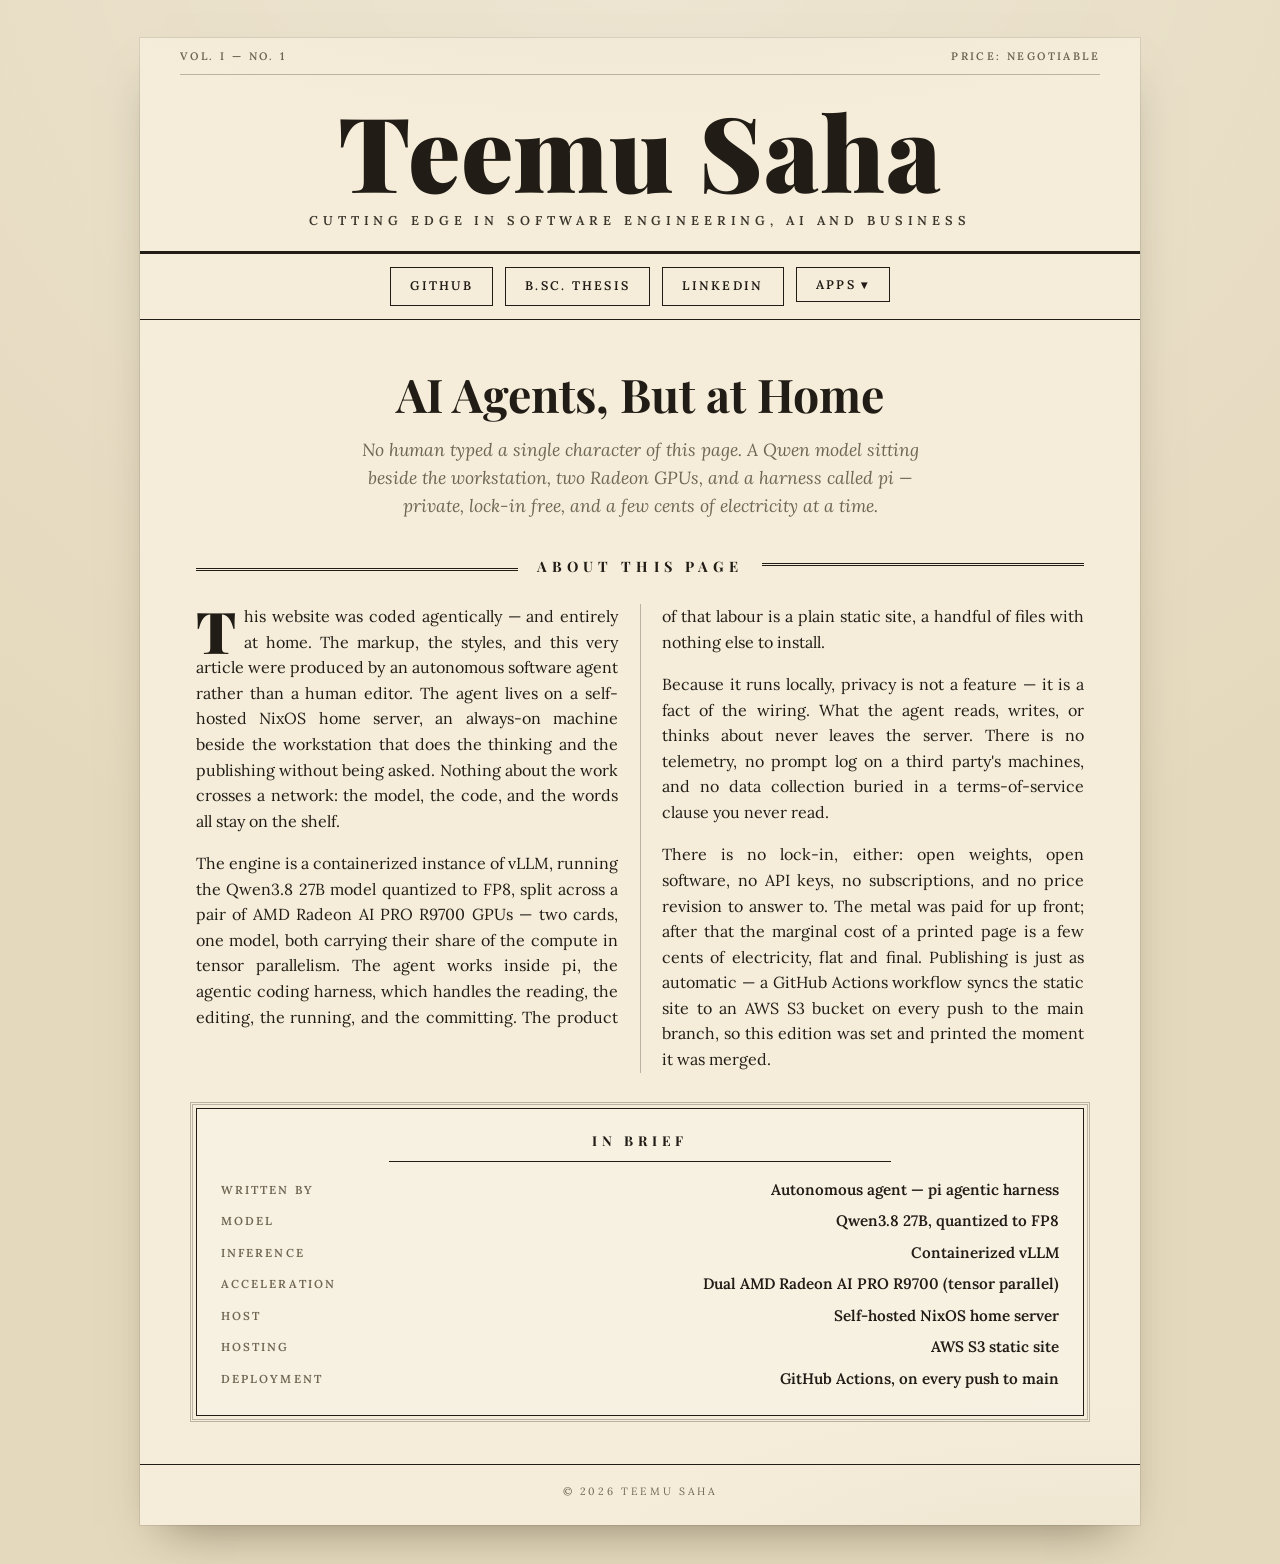
==== commit 4a29eec8: "add app portfolio dropdown" ====
--- a/index.html
+++ b/index.html
@@ -118,6 +118,69 @@
         .topnav a:focus-visible {
             background: var(--ink);
             color: var(--paper);
+
+        }
+        .topnav-dropdown {
+            position: relative;
+        }
+
+        .topnav-dropdown .dropdown-toggle {
+            display: inline-flex;
+            align-items: center;
+            gap: 0.45em;
+            padding: 0.55rem 1.2rem;
+            border: 1px solid var(--ink);
+            background: transparent;
+            color: var(--ink);
+            font-family: inherit;
+            font-size: 0.78rem;
+            font-weight: 600;
+            letter-spacing: 0.18em;
+            text-transform: uppercase;
+            cursor: pointer;
+            transition: background 0.15s ease, color 0.15s ease;
+        }
+
+        .topnav-dropdown .dropdown-toggle:hover,
+        .topnav-dropdown .dropdown-toggle:focus-visible {
+            background: var(--ink);
+            color: var(--paper);
+        }
+
+        .topnav-dropdown .dropdown-caret {
+            display: inline-block;
+            transition: transform 0.15s ease;
+        }
+
+        .topnav-dropdown.open .dropdown-caret {
+            transform: rotate(180deg);
+        }
+
+        .topnav-dropdown .dropdown-menu {
+            position: absolute;
+            top: calc(100% + 8px);
+            left: 0;
+            min-width: 12em;
+            visibility: hidden;
+            opacity: 0;
+            background: var(--paper);
+            border: 1px solid var(--ink);
+            box-shadow: 0 16px 32px -16px rgba(40, 30, 10, 0.5);
+            z-index: 20;
+            transition: opacity 0.15s ease, visibility 0.15s ease;
+        }
+
+        .topnav-dropdown.open .dropdown-menu {
+            visibility: visible;
+            opacity: 1;
+        }
+
+        .topnav-dropdown .dropdown-menu a {
+            display: block;
+            padding: 0.55rem 1.1rem;
+            border: none;
+            white-space: nowrap;
+            font-size: 0.72rem;
         }
 
         /* ---------- Lead ---------- */
@@ -277,10 +340,15 @@
                 padding: 0.7rem 0.8rem;
             }
 
-            .topnav a {
+            .topnav a,
+            .topnav-dropdown .dropdown-toggle {
                 padding: 0.5rem 0.85rem;
                 font-size: 0.72rem;
                 letter-spacing: 0.12em;
+            }
+
+            .topnav-dropdown .dropdown-menu {
+                left: -40%;
             }
         }
 
@@ -293,14 +361,11 @@
             .masthead-sub {
                 letter-spacing: 0.24em;
             }
-
-            .topnav {
-                justify-content: space-between;
-            }
-
-            .topnav a {
+            .topnav a,
+            .topnav-dropdown .dropdown-toggle {
                 flex: 1 1 auto;
                 text-align: center;
+                justify-content: center;
                 padding: 0.5rem 0.4rem;
                 font-size: 0.68rem;
                 letter-spacing: 0.08em;
@@ -340,6 +405,17 @@
         <a href="https://github.com/Tepes99">GitHub</a>
         <a href="https://aaltodoc.aalto.fi/server/api/core/bitstreams/16fe675d-0aed-4d77-bbf1-a6d042209113/content">B.Sc. Thesis</a>
         <a href="https://www.linkedin.com/in/teemu-saha-18090b19b/">LinkedIn</a>
+
+        <div class="topnav-dropdown">
+            <button type="button" class="dropdown-toggle"
+                    aria-expanded="false" aria-haspopup="true" aria-controls="apps-menu">
+                Apps
+                <span class="dropdown-caret" aria-hidden="true">&#9662;</span>
+            </button>
+            <div class="dropdown-menu" id="apps-menu">
+                <a href="https://decision-systems.apps.teemusaha.com/">Decision Systems</a>
+            </div>
+        </div>
     </nav>
 
     <main>
@@ -403,6 +479,39 @@
     </footer>
 
 </div>
+
+<script>
+    (function () {
+        var dropdowns = document.querySelectorAll('.topnav-dropdown');
+
+        dropdowns.forEach(function (dd) {
+            var toggle = dd.querySelector('.dropdown-toggle');
+
+            toggle.addEventListener('click', function (e) {
+                e.stopPropagation();
+                var open = dd.classList.toggle('open');
+                toggle.setAttribute('aria-expanded', open ? 'true' : 'false');
+            });
+
+            dd.addEventListener('keydown', function (e) {
+                if (e.key === 'Escape' && dd.classList.contains('open')) {
+                    dd.classList.remove('open');
+                    toggle.setAttribute('aria-expanded', 'false');
+                    toggle.focus();
+                }
+            });
+        });
+
+        document.addEventListener('click', function (e) {
+            dropdowns.forEach(function (dd) {
+                if (!dd.contains(e.target)) {
+                    dd.classList.remove('open');
+                    dd.querySelector('.dropdown-toggle').setAttribute('aria-expanded', 'false');
+                }
+            });
+        });
+    })();
+</script>
 </body>
 
 </html>
